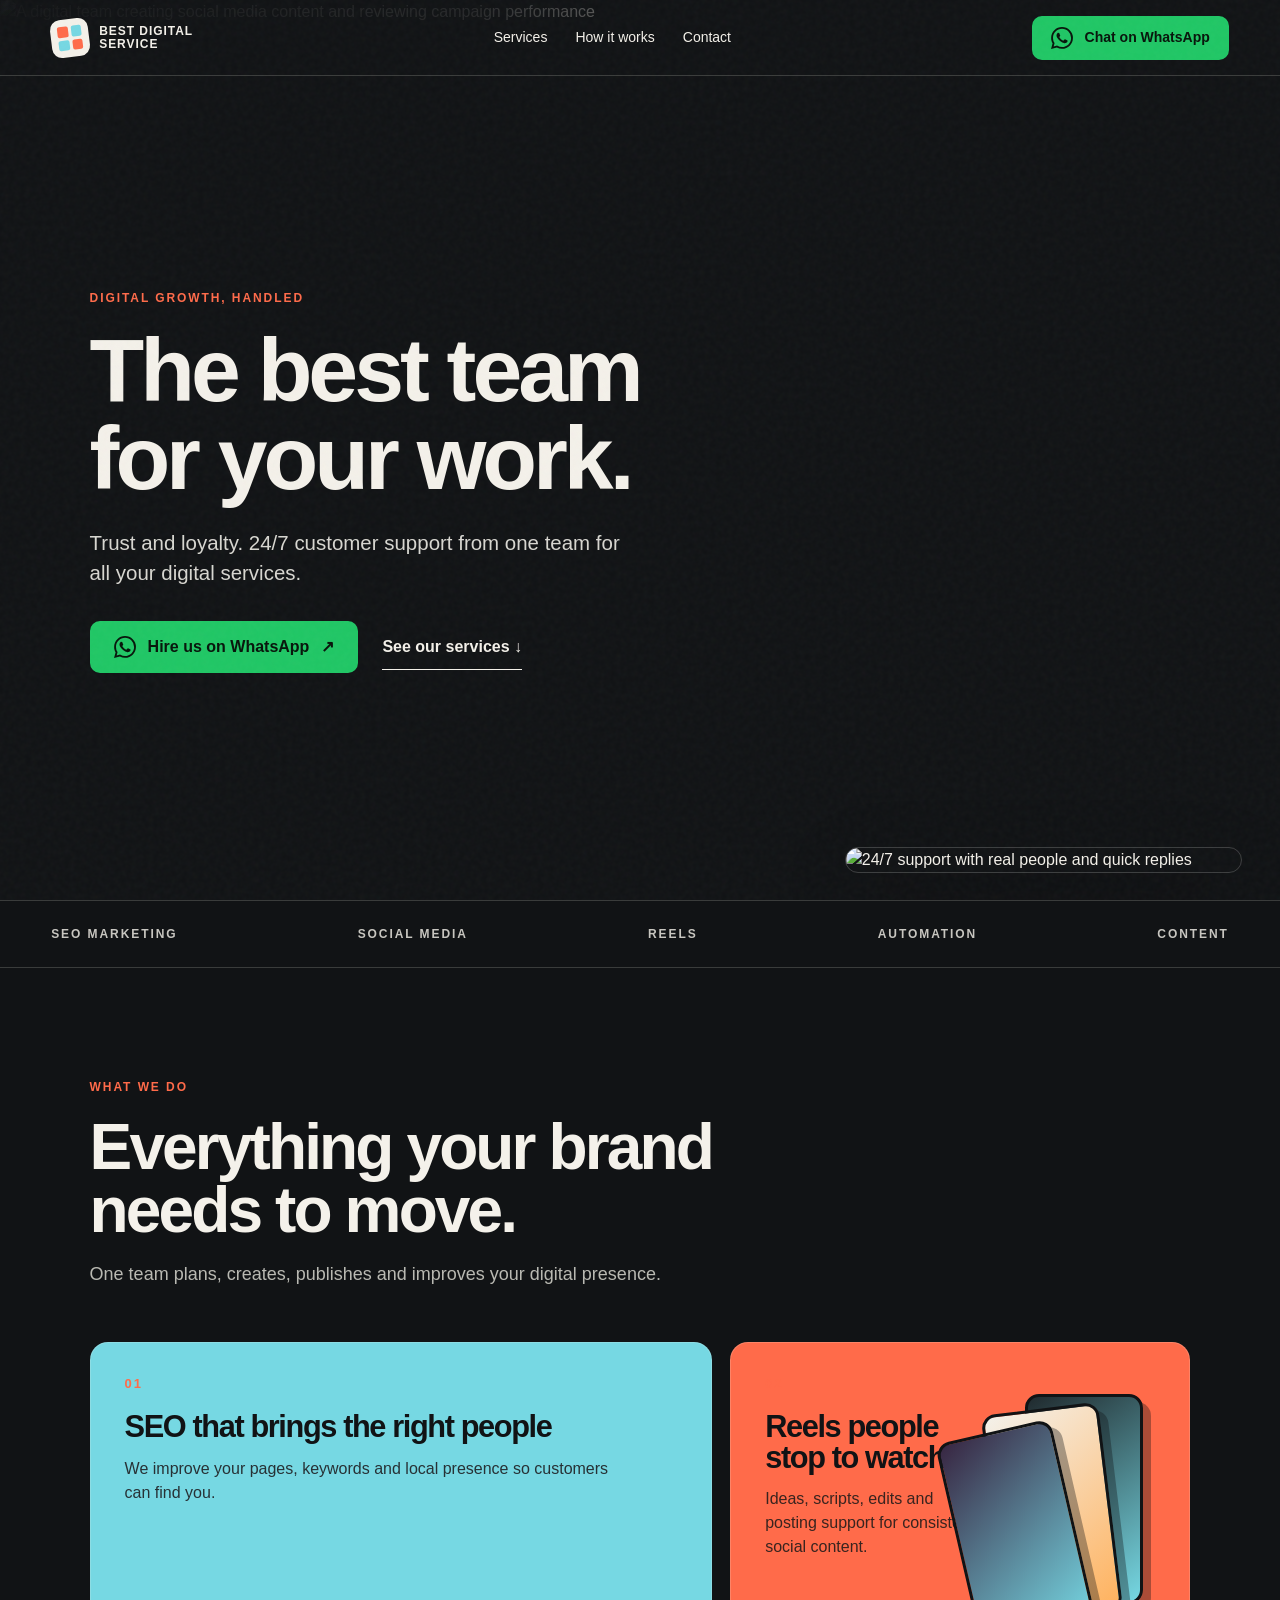
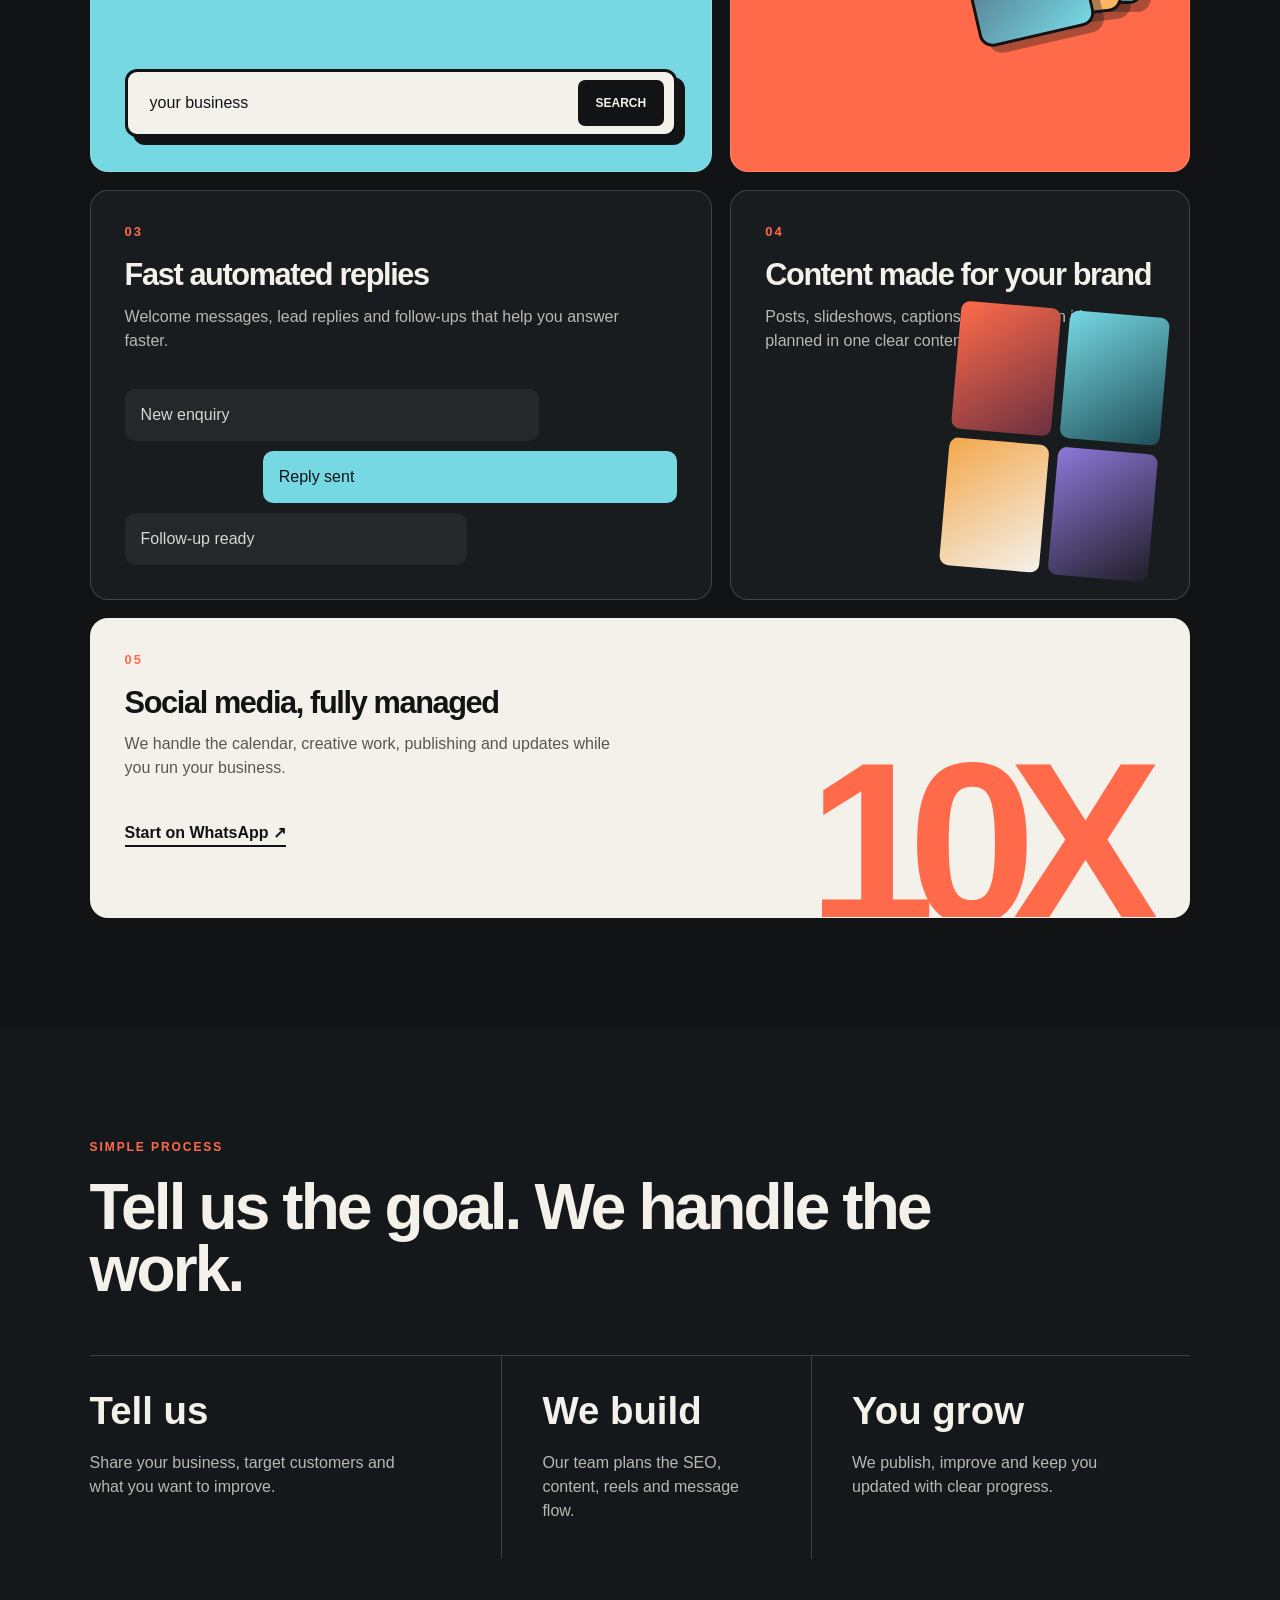
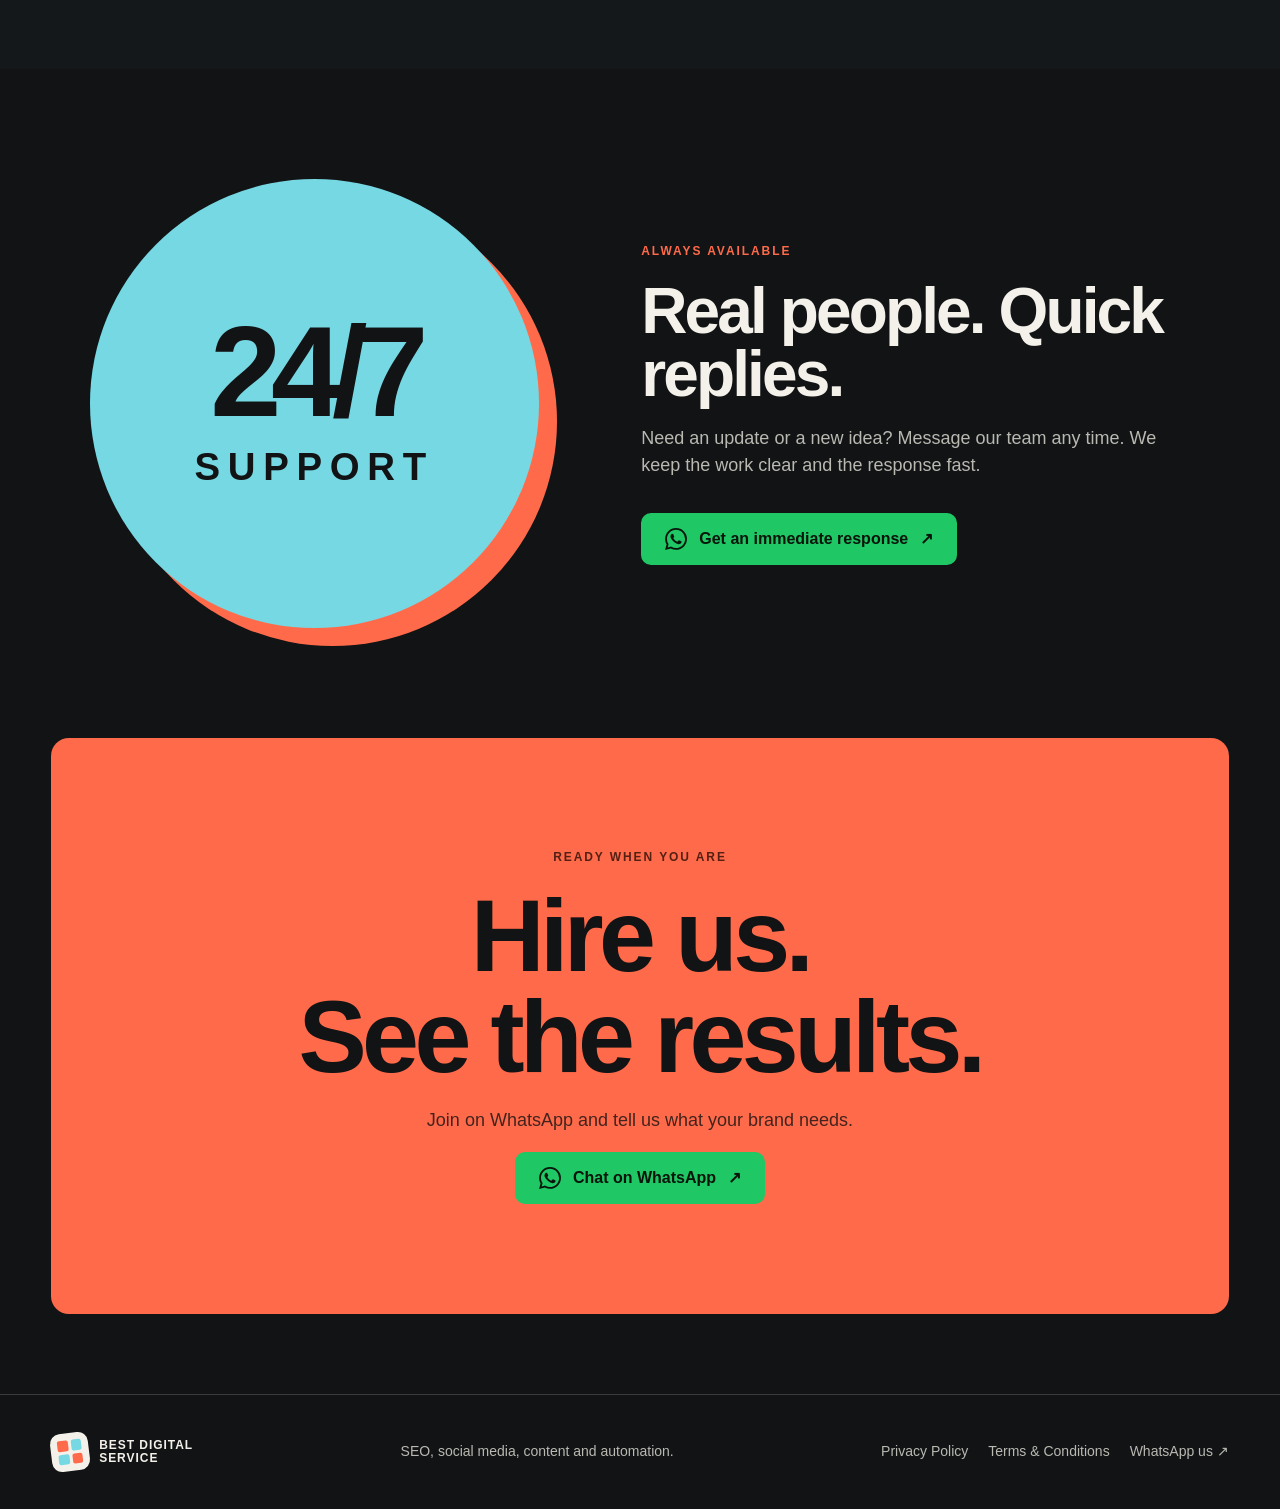
==== index.html @ c483b618 "Add separate Best Digital Service site without Google tags" ====
<!doctype html>
<html lang="en">
<head>
  <meta charset="utf-8">
  <meta name="viewport" content="width=device-width,initial-scale=1">
  <meta name="description" content="SEO, social media, reels, content and automated messages managed by one reliable digital team.">
  <meta name="theme-color" content="#111315">
  <title>Best Digital Service | SEO, Social Media & Content</title>
  <link rel="preload" href="assets/team-studio.png" as="image">
  <link rel="stylesheet" href="styles.css">
</head>
<body>
  <a class="skip-link" href="#main">Skip to content</a>
  <header class="site-header">
    <a class="brand" href="#top" aria-label="Best Digital Service home">
      <span class="brand-mark" aria-hidden="true"><i></i><i></i><i></i><i></i></span>
      <span>BEST DIGITAL<br>SERVICE</span>
    </a>
    <nav aria-label="Main navigation">
      <a href="#services">Services</a>
      <a href="#process">How it works</a>
      <a href="#contact">Contact</a>
    </nav>
    <a class="button whatsapp button-small" href="https://wa.link/mahadev2"><img src="assets/whatsapp.svg" alt=""> Chat on WhatsApp</a>
  </header>

  <main id="main">
    <section class="hero" id="top">
      <img class="hero-photo" src="assets/team-studio.png" alt="A digital team creating social media content and reviewing campaign performance">
      <div class="hero-shade" aria-hidden="true"></div>
      <div class="hero-copy">
        <p class="eyebrow">Digital growth, handled</p>
        <h1>The best team<br>for your work.</h1>
        <p>Trust and loyalty. 24/7 customer support from one team for all your digital services.</p>
        <div class="hero-actions">
          <a class="button whatsapp" href="https://wa.link/mahadev2"><img src="assets/whatsapp.svg" alt=""> Hire us on WhatsApp <span aria-hidden="true">↗</span></a>
          <a class="text-link" href="#services">See our services <span aria-hidden="true">↓</span></a>
        </div>
      </div>
      <img class="support-preview" src="assets/support-front.png" alt="24/7 support with real people and quick replies">
    </section>

    <section class="service-index" aria-label="Our main services">
      <span>SEO MARKETING</span>
      <span>SOCIAL MEDIA</span>
      <span>REELS</span>
      <span>AUTOMATION</span>
      <span>CONTENT</span>
    </section>

    <section class="section services" id="services">
      <div class="section-title">
        <p class="eyebrow">What we do</p>
        <h2>Everything your brand needs to move.</h2>
        <p>One team plans, creates, publishes and improves your digital presence.</p>
      </div>
      <div class="service-grid">
        <article class="tile tile-seo reveal">
          <div class="tile-num">01</div>
          <h3>SEO that brings the right people</h3>
          <p>We improve your pages, keywords and local presence so customers can find you.</p>
          <div class="search-visual" aria-hidden="true">
            <span>your business</span><b>SEARCH</b>
          </div>
        </article>
        <article class="tile tile-reels reveal">
          <div class="tile-copy">
            <div class="tile-num">02</div>
            <h3>Reels people stop to watch</h3>
            <p>Ideas, scripts, edits and posting support for consistent social content.</p>
          </div>
          <div class="reel-stack" aria-hidden="true"><i></i><i></i><i></i></div>
        </article>
        <article class="tile tile-auto reveal">
          <div class="tile-num">03</div>
          <h3>Fast automated replies</h3>
          <p>Welcome messages, lead replies and follow-ups that help you answer faster.</p>
          <div class="chat-visual" aria-hidden="true">
            <span>New enquiry</span><span>Reply sent</span><span>Follow-up ready</span>
          </div>
        </article>
        <article class="tile tile-content reveal">
          <div class="tile-num">04</div>
          <h3>Content made for your brand</h3>
          <p>Posts, slideshows, captions and campaign ideas, planned in one clear content system.</p>
          <div class="poster-grid" aria-hidden="true"><span></span><span></span><span></span><span></span></div>
        </article>
        <article class="tile tile-social reveal">
          <div class="tile-num">05</div>
          <h3>Social media, fully managed</h3>
          <p>We handle the calendar, creative work, publishing and updates while you run your business.</p>
          <a class="tile-link" href="https://wa.link/mahadev2">Start on WhatsApp ↗</a>
        </article>
      </div>
    </section>

    <section class="section process" id="process">
      <div class="section-title compact">
        <p class="eyebrow">Simple process</p>
        <h2>Tell us the goal. We handle the work.</h2>
      </div>
      <div class="steps">
        <article><strong>Tell us</strong><p>Share your business, target customers and what you want to improve.</p></article>
        <article><strong>We build</strong><p>Our team plans the SEO, content, reels and message flow.</p></article>
        <article><strong>You grow</strong><p>We publish, improve and keep you updated with clear progress.</p></article>
      </div>
    </section>

    <section class="section support">
      <div class="support-visual" aria-hidden="true">
        <span class="support-big">24/7</span>
        <span class="support-line">SUPPORT</span>
      </div>
      <div class="support-copy">
        <p class="eyebrow">Always available</p>
        <h2>Real people. Quick replies.</h2>
        <p>Need an update or a new idea? Message our team any time. We keep the work clear and the response fast.</p>
        <a class="button whatsapp" href="https://wa.link/mahadev2"><img src="assets/whatsapp.svg" alt=""> Get an immediate response <span aria-hidden="true">↗</span></a>
      </div>
    </section>

    <section class="section final-cta" id="contact">
      <p class="eyebrow">Ready when you are</p>
      <h2>Hire us.<br>See the results.</h2>
      <p>Join on WhatsApp and tell us what your brand needs.</p>
      <a class="button whatsapp" href="https://wa.link/mahadev2"><img src="assets/whatsapp.svg" alt=""> Chat on WhatsApp <span aria-hidden="true">↗</span></a>
    </section>
  </main>

  <footer>
    <a class="brand" href="#top"><span class="brand-mark" aria-hidden="true"><i></i><i></i><i></i><i></i></span><span>BEST DIGITAL<br>SERVICE</span></a>
    <p>SEO, social media, content and automation.</p>
    <div class="legal-links"><a href="privacy.html">Privacy Policy</a><a href="terms.html">Terms & Conditions</a><a href="https://wa.link/mahadev2">WhatsApp us ↗</a></div>
  </footer>
  <a class="mobile-whatsapp" href="https://wa.link/mahadev2"><img src="assets/whatsapp.svg" alt=""> Chat on WhatsApp <span aria-hidden="true">↗</span></a>
  <script src="script.js"></script>
</body>
</html>
---- styles.css ----
:root{--ink:#111315;--ink-2:#191c1f;--paper:#f4f1ea;--muted:#b9b9b2;--coral:#ff6b4a;--cyan:#76d8e3;--line:rgba(244,241,234,.18);--radius:18px;--shadow:0 24px 70px rgba(0,0,0,.22)}
*{box-sizing:border-box}
html{scroll-behavior:smooth}
body{margin:0;background:var(--ink);color:var(--paper);font-family:"Segoe UI",Arial,sans-serif;font-size:16px;line-height:1.5}
body:before{content:"";position:fixed;inset:0;pointer-events:none;z-index:9;opacity:.035;background-image:url("data:image/svg+xml,%3Csvg viewBox='0 0 180 180' xmlns='http://www.w3.org/2000/svg'%3E%3Cfilter id='n'%3E%3CfeTurbulence type='fractalNoise' baseFrequency='.9' numOctaves='2' stitchTiles='stitch'/%3E%3C/filter%3E%3Crect width='100%25' height='100%25' filter='url(%23n)'/%3E%3C/svg%3E")}
a{color:inherit;text-decoration:none}
.skip-link{position:fixed;left:16px;top:-60px;background:var(--paper);color:var(--ink);padding:12px 16px;z-index:20}.skip-link:focus{top:12px}
.site-header{height:76px;display:flex;align-items:center;justify-content:space-between;gap:32px;padding:0 4vw;border-bottom:1px solid var(--line);position:absolute;z-index:5;width:100%}
.brand{display:flex;align-items:center;gap:10px;font-weight:800;font-size:12px;line-height:1.05;letter-spacing:.08em}
.brand-mark{display:grid;grid-template-columns:repeat(2,1fr);gap:3px;width:38px;height:38px;padding:7px;background:var(--paper);border-radius:10px;transform:rotate(-7deg)}
.brand-mark i{display:block;border-radius:2px;background:var(--coral)}.brand-mark i:nth-child(2),.brand-mark i:nth-child(3){background:var(--cyan)}
nav{display:flex;gap:28px;font-size:14px}nav a,footer>a{transition:color .2s ease}nav a:hover,footer>a:hover{color:var(--coral)}
.button{display:inline-flex;align-items:center;justify-content:center;gap:12px;min-height:52px;padding:0 22px;background:var(--coral);color:var(--ink);border:2px solid var(--coral);border-radius:10px;font-weight:800;transition:transform .2s ease,background .2s ease;cursor:pointer}
.button:hover{transform:translateY(-2px);background:#ff8065}.button:focus-visible,a:focus-visible{outline:3px solid var(--cyan);outline-offset:4px}
.button img,.mobile-whatsapp img{width:22px;height:22px}.button.whatsapp{background:#20c765;border-color:#20c765;color:#07150b}.button.whatsapp:hover{background:#2bd873}
.button-small{min-height:44px;padding:0 17px;font-size:14px}
.hero{position:relative;min-height:100dvh;display:grid;align-items:center;overflow:hidden}
.hero-photo{position:absolute;inset:0;width:100%;height:100%;object-fit:cover;object-position:center}
.hero-shade{position:absolute;inset:0;background:linear-gradient(90deg,rgba(17,19,21,.98) 0%,rgba(17,19,21,.9) 37%,rgba(17,19,21,.16) 72%),linear-gradient(0deg,rgba(17,19,21,.68),transparent 45%)}
.hero-copy{position:relative;z-index:2;width:min(650px,53vw);padding:132px 0 70px 7vw}
.eyebrow{margin:0 0 20px;text-transform:uppercase;letter-spacing:.16em;font-size:12px;font-weight:800;color:var(--coral)}
h1,h2,h3,p{margin-top:0}h1,h2,h3{font-family:"Arial Black","Segoe UI",sans-serif;letter-spacing:-.045em;line-height:.98}
h1{font-size:clamp(3.15rem,7vw,7.2rem);margin-bottom:25px}
.hero-copy>p:not(.eyebrow){max-width:540px;color:#d8d7d1;font-size:clamp(1.05rem,1.6vw,1.3rem);margin-bottom:32px}
.hero-actions{display:flex;align-items:center;gap:24px}.text-link{font-weight:700;border-bottom:1px solid currentColor;padding:10px 0}
.support-preview{position:absolute;z-index:3;right:3vw;bottom:3vh;width:min(420px,31vw);border:1px solid rgba(255,255,255,.18);border-radius:16px;box-shadow:var(--shadow)}
.service-index{display:flex;justify-content:space-between;gap:24px;padding:24px 4vw;border-block:1px solid var(--line);color:#c8c6c0;font-size:12px;letter-spacing:.16em;font-weight:800;overflow:auto}
.section{padding:110px 7vw}.section-title{max-width:720px;margin-bottom:54px}.section-title h2,.support h2,.final-cta h2{font-size:clamp(2.4rem,5vw,5.5rem);margin-bottom:20px}.section-title>p:last-child,.support-copy>p:not(.eyebrow),.final-cta>p:not(.eyebrow){color:var(--muted);font-size:18px;max-width:610px}
.service-grid{display:grid;grid-template-columns:1.15fr .85fr;gap:18px}
.tile{position:relative;overflow:hidden;min-height:320px;padding:34px;background:var(--ink-2);border:1px solid var(--line);border-radius:var(--radius)}
.tile h3{font-size:clamp(1.55rem,2.4vw,2.65rem);max-width:550px;margin:22px 0 14px}.tile p{max-width:500px;color:var(--muted)}.tile-num{font:800 13px/1 Arial;letter-spacing:.15em;color:var(--coral)}
.tile-seo{min-height:430px;background:var(--cyan);color:var(--ink)}.tile-seo p{color:#273135}.tile-reels{background:var(--coral);color:var(--ink);display:grid;grid-template-columns:1fr .8fr}.tile-reels p{color:#39241f}
.tile-auto{grid-column:span 1}.tile-content{min-height:390px}.tile-social{grid-column:1/-1;min-height:300px;background:var(--paper);color:var(--ink);padding-right:40%}.tile-social p{color:#575752}
.search-visual{position:absolute;left:34px;right:34px;bottom:34px;background:var(--paper);border:3px solid var(--ink);border-radius:12px;min-height:68px;display:flex;align-items:center;justify-content:space-between;padding:0 10px 0 22px;box-shadow:8px 8px 0 var(--ink)}.search-visual b{background:var(--ink);color:var(--paper);padding:14px 18px;border-radius:7px;font-size:12px}
.reel-stack{position:relative;min-height:260px}.reel-stack i{position:absolute;width:118px;height:210px;right:12px;top:17px;border-radius:14px;border:3px solid var(--ink);background:linear-gradient(145deg,#202a2e,#76d8e3);box-shadow:8px 8px 0 rgba(17,19,21,.35)}.reel-stack i:nth-child(2){transform:translate(-32px,14px) rotate(-7deg);background:linear-gradient(145deg,#f4f1ea,#ffb15c)}.reel-stack i:nth-child(3){transform:translate(-68px,35px) rotate(-13deg);background:linear-gradient(145deg,#382642,#76d8e3)}
.chat-visual{display:flex;flex-direction:column;gap:10px;margin-top:36px}.chat-visual span{padding:14px 16px;border-radius:10px;background:#24282b;width:75%;color:#d8d7d1}.chat-visual span:nth-child(2){margin-left:auto;background:var(--cyan);color:var(--ink)}.chat-visual span:nth-child(3){width:62%}
.poster-grid{position:absolute;right:30px;bottom:24px;display:grid;grid-template-columns:100px 100px;gap:9px;transform:rotate(5deg)}.poster-grid span{display:block;aspect-ratio:.78;border-radius:9px;background:linear-gradient(145deg,var(--coral),#6c3040)}.poster-grid span:nth-child(2){background:linear-gradient(145deg,var(--cyan),#1f4f58)}.poster-grid span:nth-child(3){background:linear-gradient(145deg,#f3a84c,#f4f1ea)}.poster-grid span:nth-child(4){background:linear-gradient(145deg,#8d78da,#201e28)}
.tile-link{display:inline-block;margin-top:25px;font-weight:800;border-bottom:2px solid var(--ink)}.tile-social:after{content:"10X";position:absolute;right:5%;bottom:-14%;font:900 clamp(7rem,18vw,17rem)/1 Arial;color:var(--coral);letter-spacing:-.12em}
.process{background:#15181a}.compact{max-width:850px}.steps{display:grid;grid-template-columns:1.2fr .9fr 1.1fr;gap:0;border-top:1px solid var(--line)}.steps article{padding:36px 40px 20px 0;min-height:190px;border-right:1px solid var(--line)}.steps article+article{padding-left:40px}.steps article:last-child{border-right:0}.steps strong{font:800 clamp(1.7rem,3vw,3rem)/1 "Arial Black",Arial}.steps p{color:var(--muted);max-width:340px;margin-top:20px}
.support{display:grid;grid-template-columns:.9fr 1.1fr;gap:8vw;align-items:center}.support-visual{aspect-ratio:1;max-width:520px;border-radius:50%;display:grid;place-content:center;text-align:center;background:var(--cyan);color:var(--ink);box-shadow:18px 18px 0 var(--coral)}.support-big{font:900 clamp(5rem,10vw,10rem)/.8 Arial;letter-spacing:-.08em}.support-line{font:900 clamp(1.3rem,3vw,2.5rem)/1 Arial;letter-spacing:.2em;margin-top:24px}.support-copy .button{margin-top:16px}
.final-cta{margin:0 4vw 80px;border-radius:var(--radius);background:var(--coral);color:var(--ink);text-align:center}.final-cta .eyebrow{color:#542014}.final-cta h2{font-size:clamp(3.5rem,8vw,8rem)}.final-cta>p:not(.eyebrow){color:#43231d;margin-inline:auto}.button-dark{background:var(--ink);border-color:var(--ink);color:var(--paper);margin-top:16px}.button-dark:hover{background:#292d30}
footer{display:flex;align-items:center;justify-content:space-between;gap:30px;padding:38px 4vw;border-top:1px solid var(--line);color:var(--muted);font-size:14px}footer .brand{color:var(--paper)}footer p{margin:0}.legal-links{display:flex;gap:20px;align-items:center}.mobile-whatsapp{display:none}
.reveal{opacity:0;transform:translateY(22px);transition:opacity .55s cubic-bezier(.16,1,.3,1),transform .55s cubic-bezier(.16,1,.3,1)}.reveal.visible{opacity:1;transform:none}
@media(max-width:760px){
  body{padding-bottom:72px}.site-header{height:68px;padding:0 18px}.site-header nav,.site-header>.button{display:none}
  .hero{min-height:760px;align-items:end}.hero-photo{object-position:64% center}.hero-shade{background:linear-gradient(0deg,rgba(17,19,21,.98) 0%,rgba(17,19,21,.88) 50%,rgba(17,19,21,.18) 100%)}
  .hero-copy{width:100%;padding:96px 20px 262px}.hero-copy h1{font-size:clamp(3rem,14vw,4.7rem)}.hero-copy>p:not(.eyebrow){font-size:17px;max-width:360px}.hero-actions{align-items:flex-start;flex-direction:column;gap:12px}.button{width:100%}.support-preview{width:calc(100% - 40px);max-width:420px;left:20px;right:auto;bottom:24px;border-radius:12px}
  .service-index{padding-inline:20px}.section{padding:76px 20px}.section-title{margin-bottom:34px}.section-title h2,.support h2{font-size:clamp(2.4rem,11vw,3.6rem)}
  .service-grid{display:block}.tile{min-height:330px;margin-bottom:14px;padding:26px}.tile-reels{display:block}.reel-stack{margin-top:10px;min-height:220px}.reel-stack i{height:185px;width:104px}.tile-social{padding-right:26px;padding-bottom:145px}.tile-social:after{right:8%;bottom:-5%}
  .search-visual{left:24px;right:24px;bottom:26px}.poster-grid{opacity:.75}.steps{display:block}.steps article,.steps article+article{padding:28px 0;border-right:0;border-bottom:1px solid var(--line);min-height:0}.steps article:last-child{border-bottom:0}
  .support{display:flex;flex-direction:column;padding-top:40px}.support-visual{width:82%;margin-bottom:34px;box-shadow:10px 10px 0 var(--coral)}.support-copy .button{width:100%}
  .final-cta{margin:0 12px 50px;padding:64px 20px}.final-cta h2{font-size:clamp(3.4rem,16vw,5rem)}
  footer{display:block;text-align:center;padding:38px 20px}footer .brand{justify-content:center;margin-bottom:24px}footer p{margin-bottom:16px}.legal-links{flex-direction:column;gap:12px}.mobile-whatsapp{position:fixed;display:flex;gap:10px;z-index:8;bottom:10px;left:10px;right:10px;min-height:54px;align-items:center;justify-content:center;background:#20c765;color:#07160c;border-radius:10px;font-weight:900;box-shadow:0 10px 30px rgba(0,0,0,.35)}
}
@media(prefers-reduced-motion:reduce){html{scroll-behavior:auto}.reveal{opacity:1;transform:none;transition:none}.button{transition:none}}
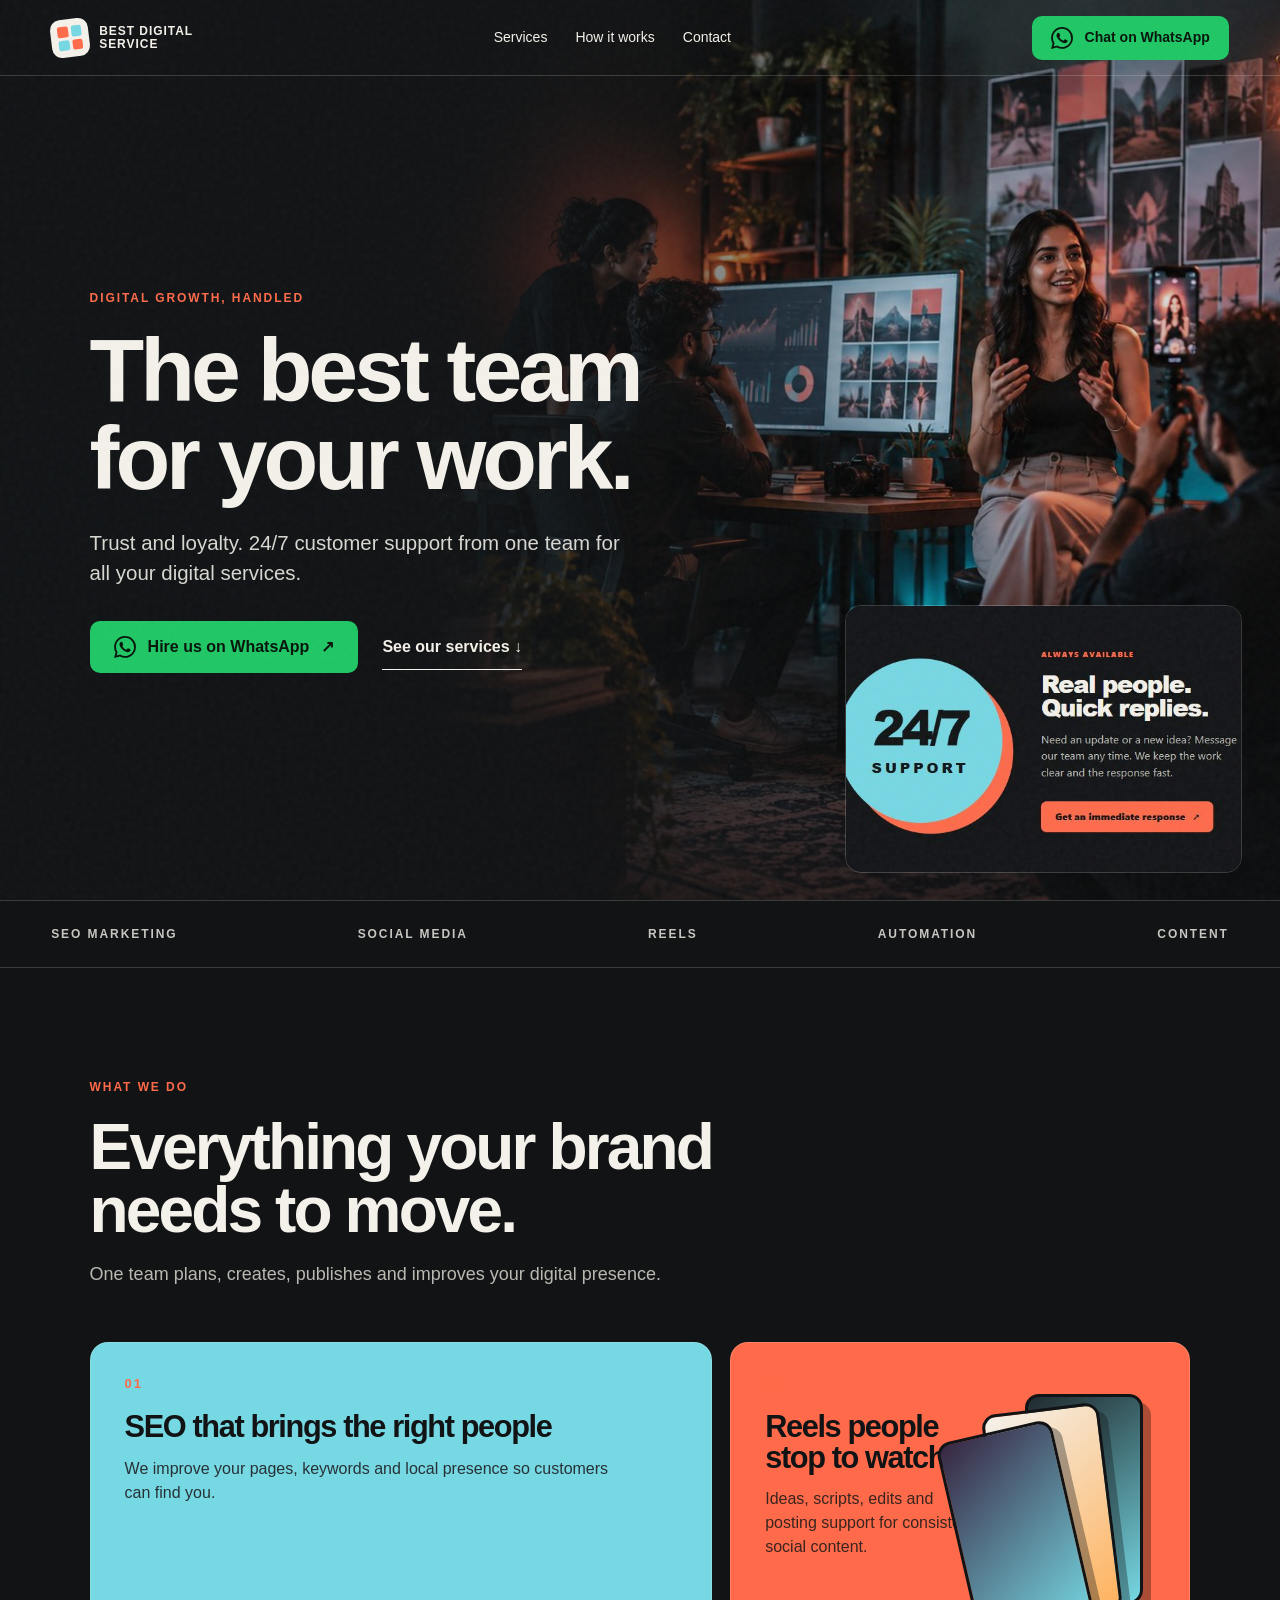
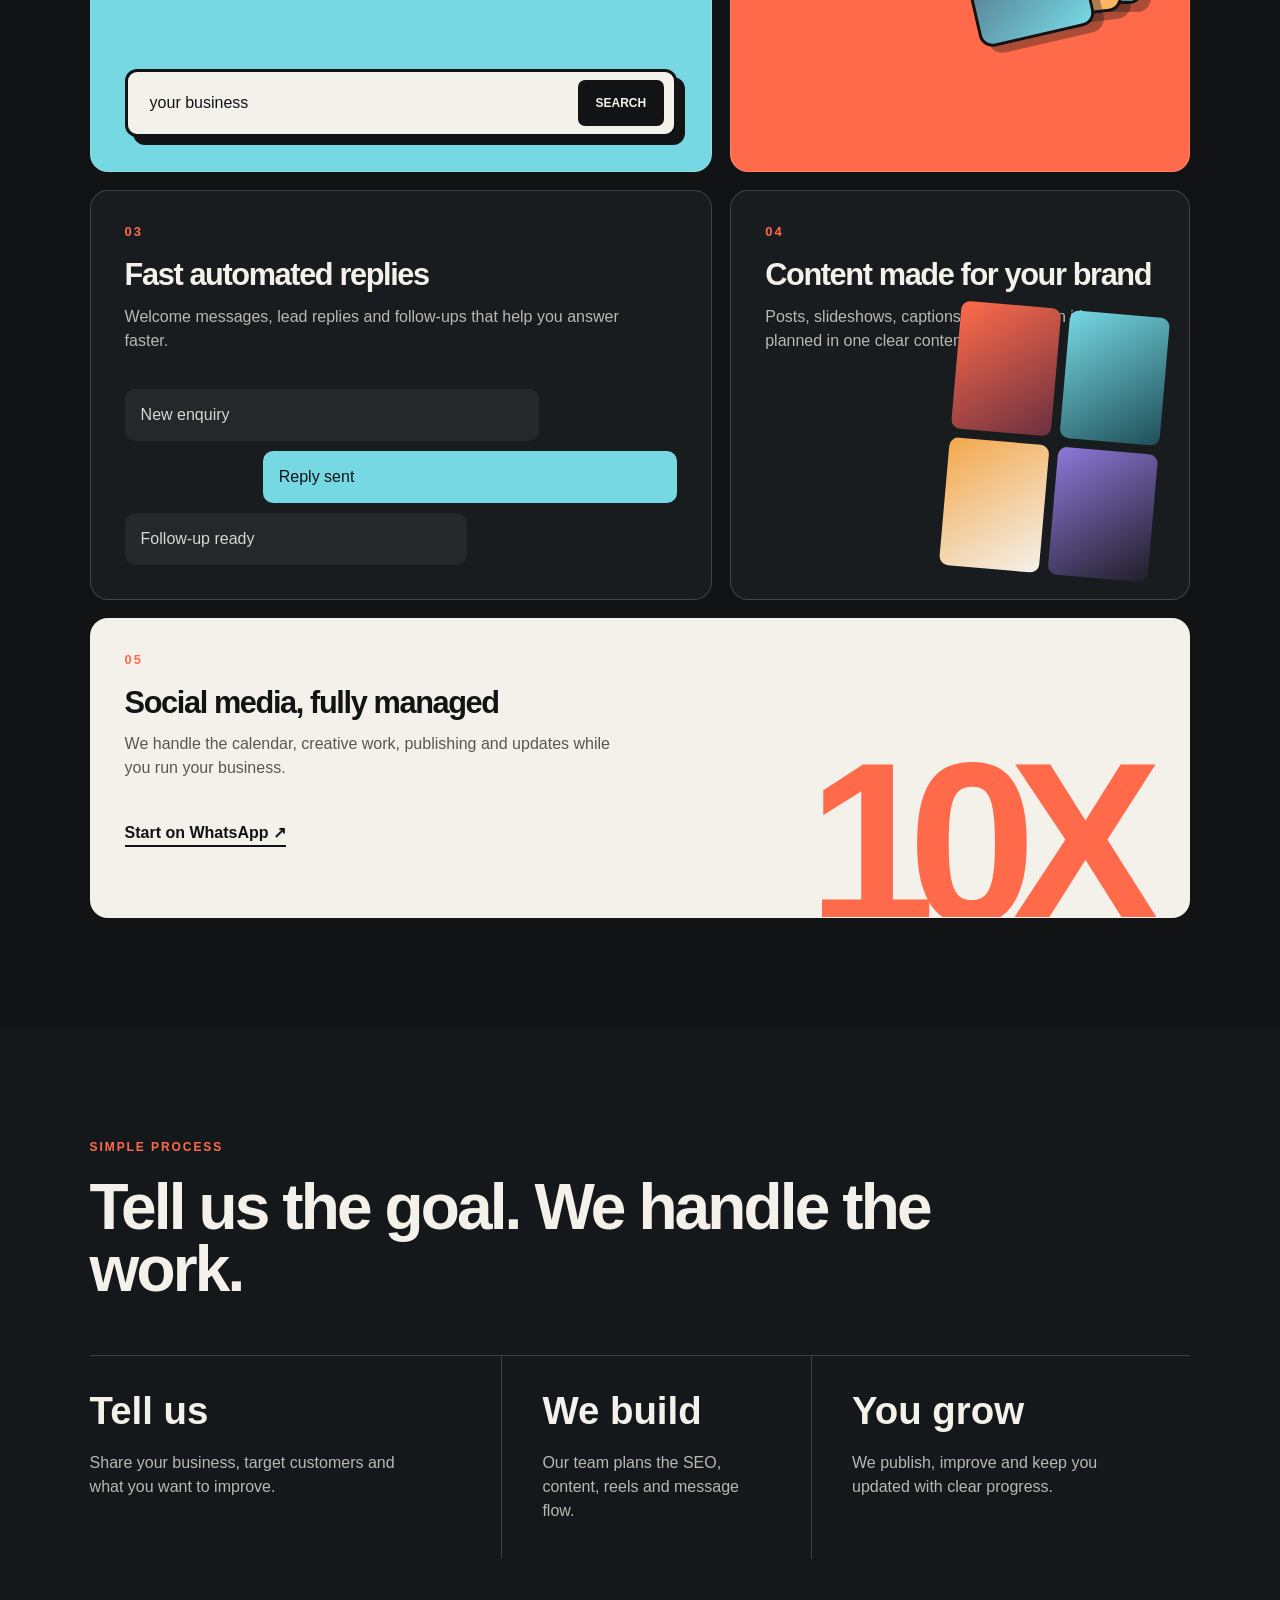
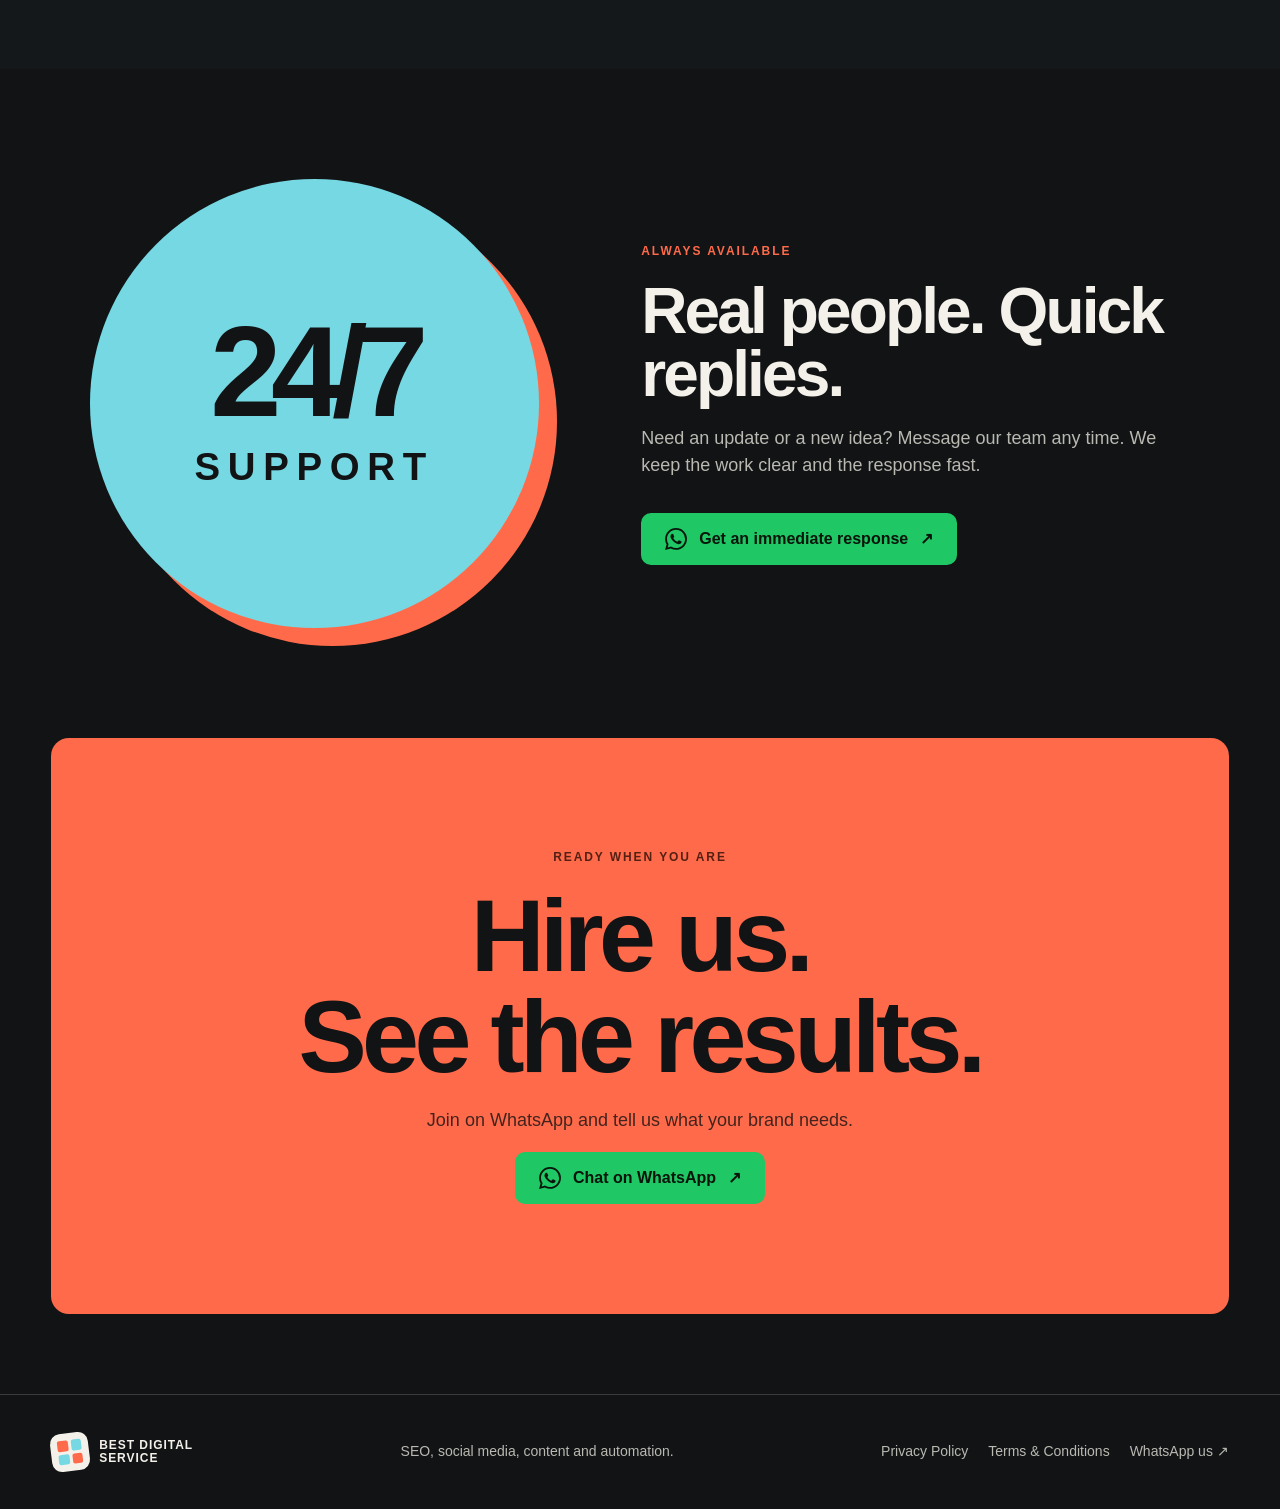
==== commit 5a510ab6: "Add optimized site images" ====
--- a/index.html
+++ b/index.html
@@ -6,7 +6,7 @@
   <meta name="description" content="SEO, social media, reels, content and automated messages managed by one reliable digital team.">
   <meta name="theme-color" content="#111315">
   <title>Best Digital Service | SEO, Social Media & Content</title>
-  <link rel="preload" href="assets/team-studio.png" as="image">
+  <link rel="preload" href="assets/team-studio.jpg" as="image">
   <link rel="stylesheet" href="styles.css">
 </head>
 <body>
@@ -26,7 +26,7 @@
 
   <main id="main">
     <section class="hero" id="top">
-      <img class="hero-photo" src="assets/team-studio.png" alt="A digital team creating social media content and reviewing campaign performance">
+      <img class="hero-photo" src="assets/team-studio.jpg" alt="A digital team creating social media content and reviewing campaign performance">
       <div class="hero-shade" aria-hidden="true"></div>
       <div class="hero-copy">
         <p class="eyebrow">Digital growth, handled</p>
@@ -37,7 +37,7 @@
           <a class="text-link" href="#services">See our services <span aria-hidden="true">↓</span></a>
         </div>
       </div>
-      <img class="support-preview" src="assets/support-front.png" alt="24/7 support with real people and quick replies">
+      <img class="support-preview" src="assets/support-front.jpg" alt="24/7 support with real people and quick replies">
     </section>
 
     <section class="service-index" aria-label="Our main services">
@@ -137,3 +137,4 @@
 </body>
 </html>
 
+
